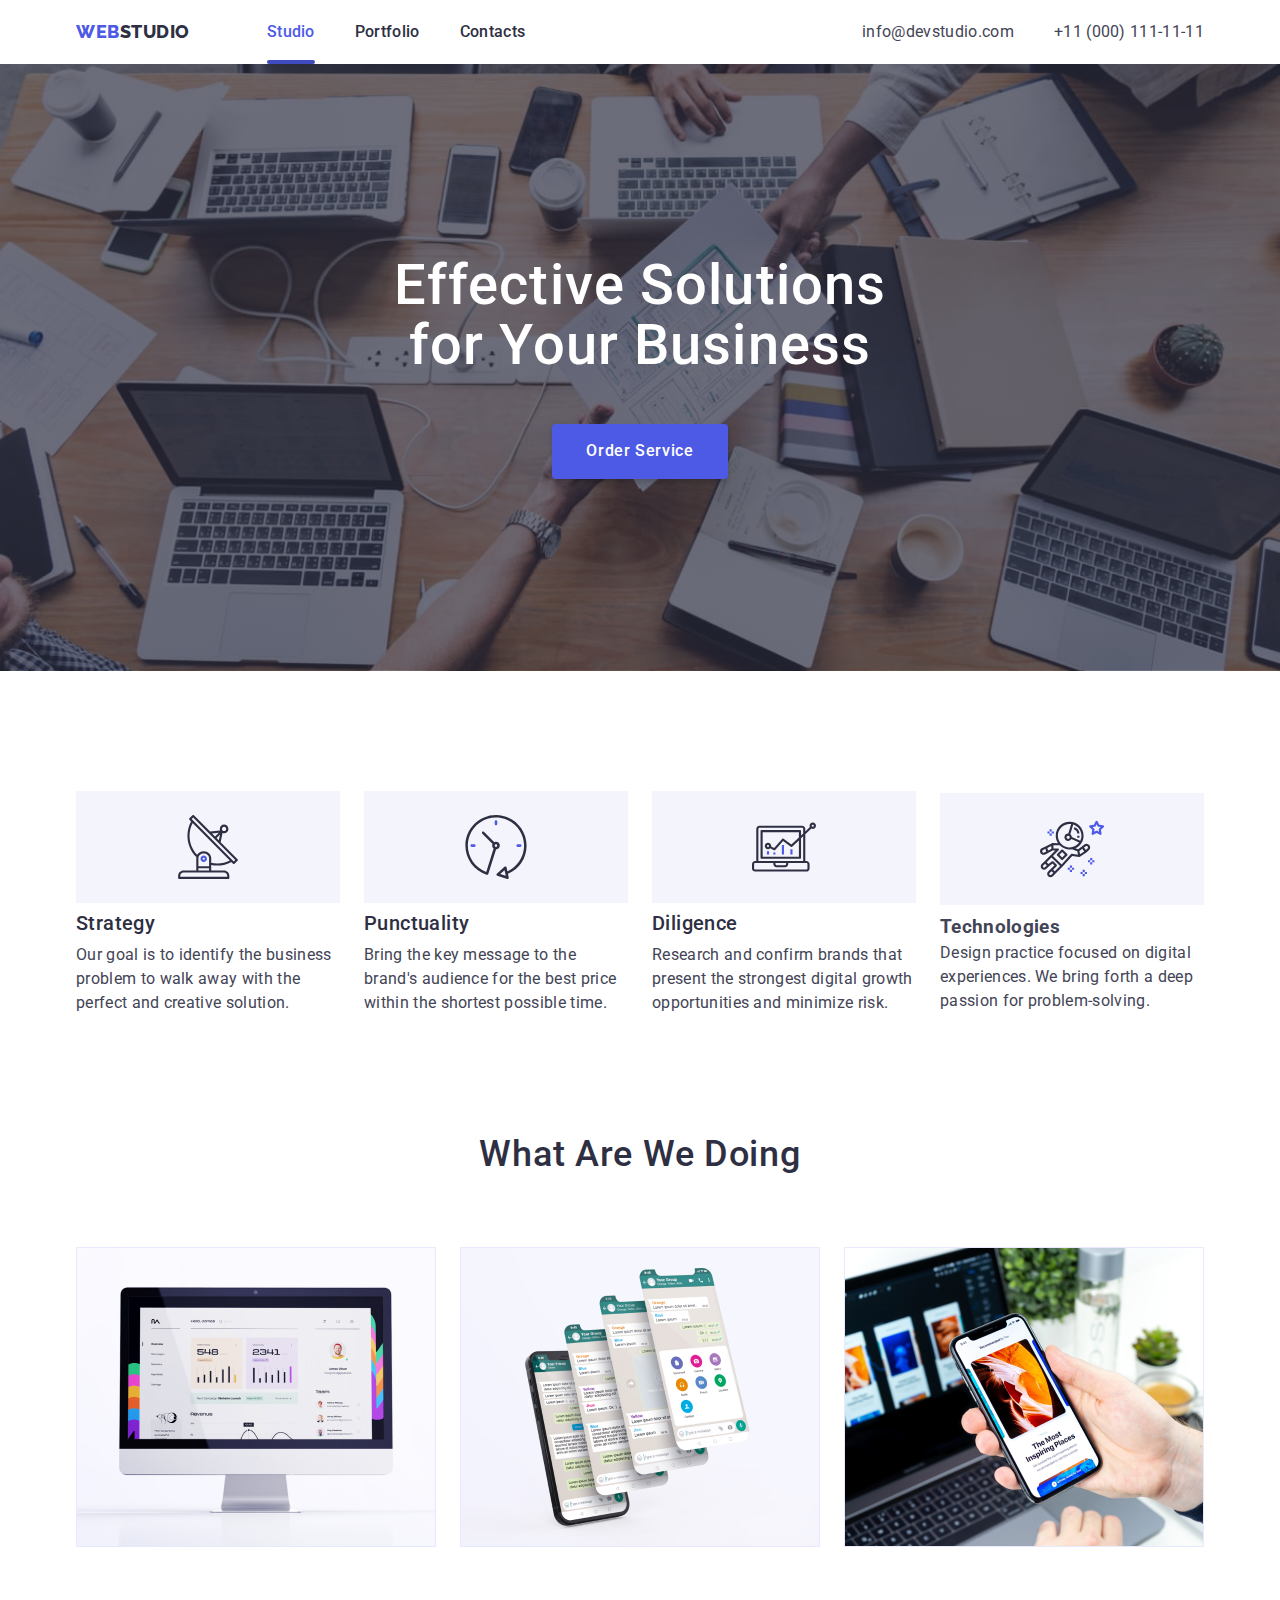
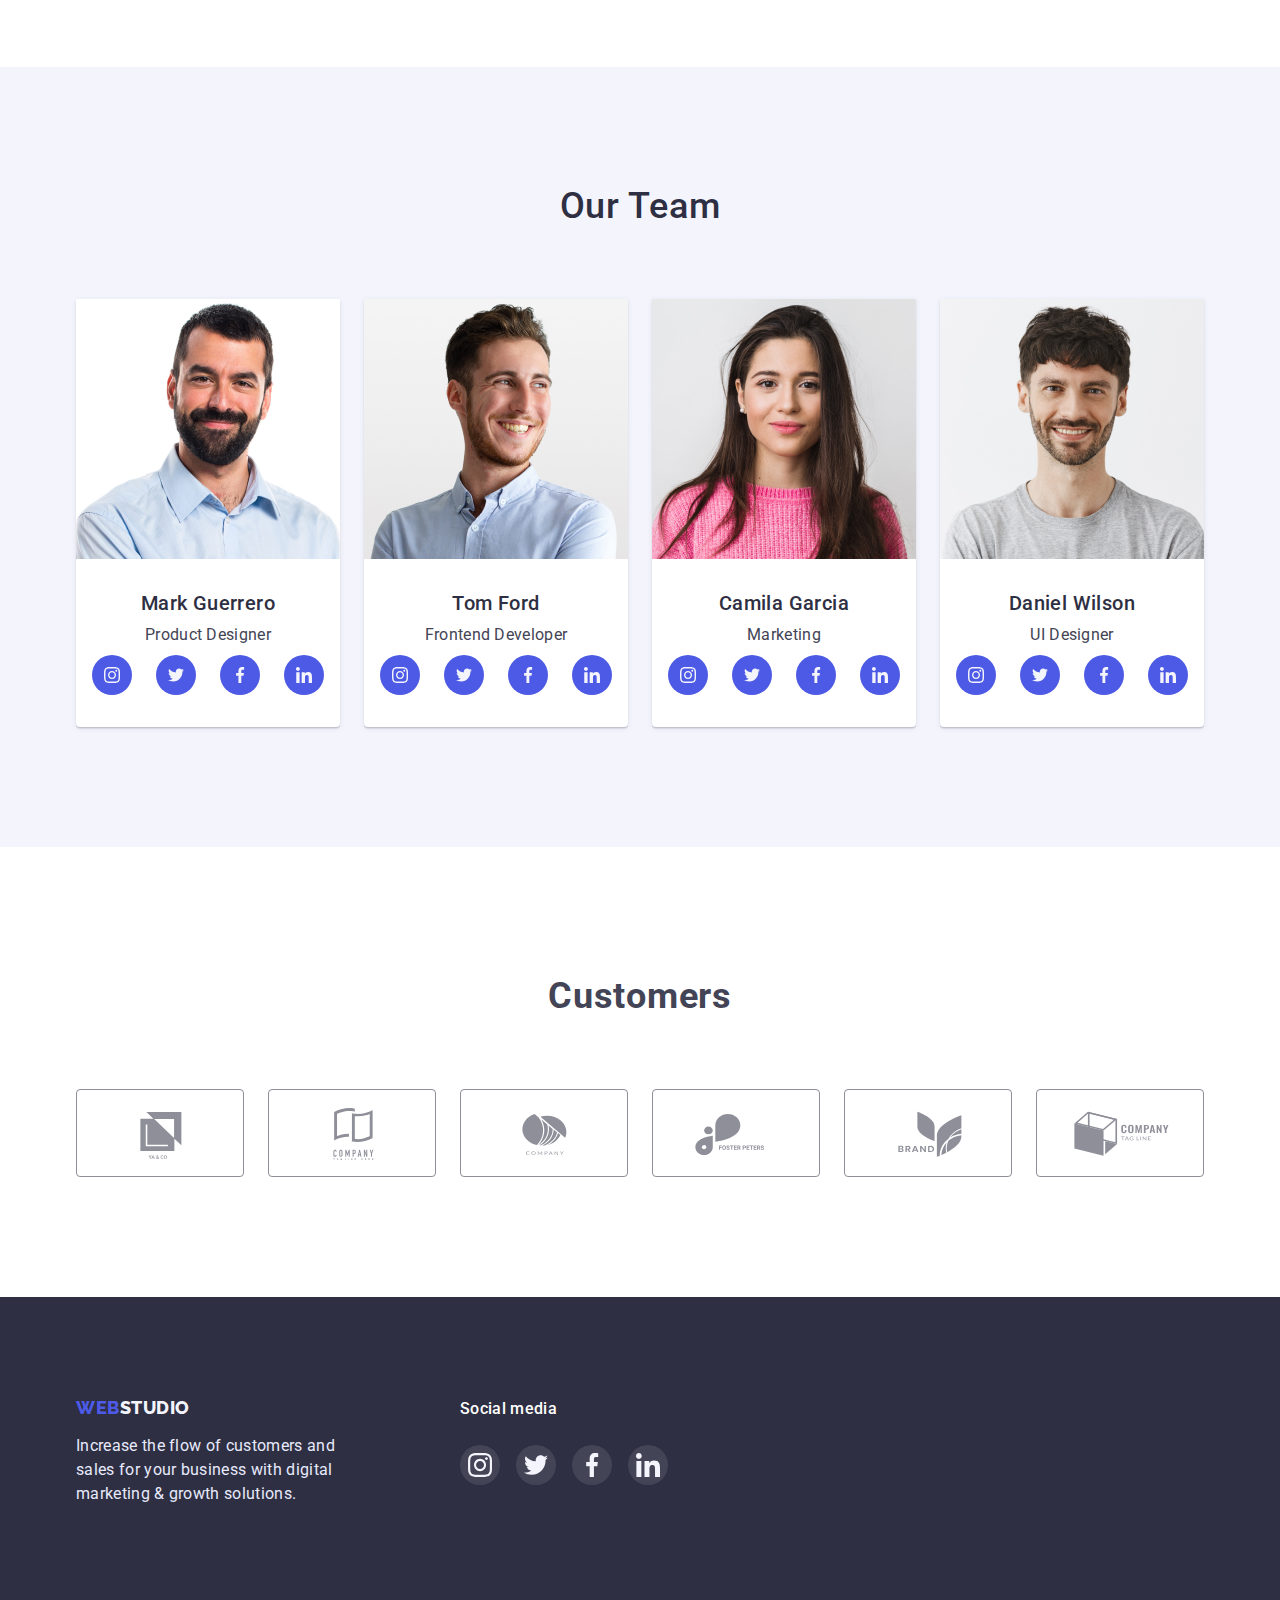
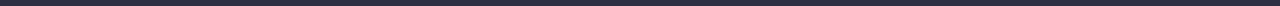
==== index.html @ 0d86e646 "Initial commit" ====
<!DOCTYPE html>
<html lang="en">
  <head>
    <meta charset="UTF-8" />
    <meta http-equiv="X-UA-Compatible" content="IE=edge" />
    <meta name="viewport" content="width=device-width, initial-scale=1.0" />
    <link rel="preconnect" href="https://fonts.googleapis.com" />
    <link rel="preconnect" href="https://fonts.gstatic.com" crossorigin />
    <link
      href="https://fonts.googleapis.com/css2?family=Raleway:wght@800&family=Roboto:wght@400;500;700;900&display=swap"
      rel="stylesheet"
    />
    <link
      rel="stylesheet"
      href="https://cdn.jsdelivr.net/npm/modern-normalize@1.1.0/modern-normalize.min.css"
    />
    <link rel="stylesheet" href="./css/styles.css" />
    <title>Module 1 1</title>
  </head>
  <body>
    <header class="page-header">
      <div class="container header-nav">
        <nav class="main-nav">
          <a href="./index.html" class="header-logo"
            ><span class="header-wrap">WEB</span>STUDIO</a
          >
          <ul class="site-nav list">
            <li class="item">
              <a href="./index.html" class="link current">Studio</a>
            </li>
            <li class="item">
              <a href="./portfolio.html" class="link">Portfolio</a>
            </li>
            <li class="item"><a href="/" class="link">Contacts</a></li>
          </ul>
        </nav>

        <ul class="contacts list">
          <li class="item">
            <a href="mailto:info@devstudio.com" class="link"
              >info@devstudio.com</a
            >
          </li>
          <li class="item">
            <a href="tel:+11(000)1111111" class="link">+11 (000) 111-11-11</a>
          </li>
        </ul>
      </div>
    </header>

    <main>
      <section class="hero">
        <h1 class="title">
          Effective Solutions <br />
          for Your Business
        </h1>
        <button type="button" class="button-primary" data-modal-open>
          Order Service
        </button>
      </section>

      <section class="feature no-padding">
        <div class="container">
          <h2 class="visually-hidden">Our Features</h2>

          <ul class="feature-list">
            <li class="item">
              <div class="feature-decor">
                <svg class="icon" width="64px" height="64px">
                  <use href="./img/icons.svg#icon-antenna"></use>
                </svg>
              </div>
              <h3 class="title">Strategy</h3>
              <p class="text">
                Our goal is to identify the business problem to walk away with
                the perfect and creative solution.
              </p>
            </li>
            <li class="item">
              <div class="feature-decor">
                <svg class="icon" width="64px" height="64px">
                  <use href="./img/icons.svg#icon-clock"></use>
                </svg>
              </div>
              <h3 class="title">Punctuality</h3>
              <p class="text">
                Bring the key message to the brand's audience for the best price
                within the shortest possible time.
              </p>
            </li>
            <li class="item">
              <div class="feature-decor">
                <svg class="icon" width="64px" height="64px">
                  <use href="./img/icons.svg#icon-diagram"></use>
                </svg>
              </div>
              <h3 class="title">Diligence</h3>
              <p class="text">
                Research and confirm brands that present the strongest digital
                growth opportunities and minimize risk.
              </p>
            </li>
            <li class="item">
              <div class="feature-decor">
                <svg class="icon" width="64px" height="64px">
                  <use href="./img/icons.svg#icon-astronaut"></use>
                </svg>
              </div>
              <h3 class="itle">Technologies</h3>
              <p class="text">
                Design practice focused on digital experiences. We bring forth a
                deep passion for problem-solving.
              </p>
            </li>
          </ul>
        </div>
      </section>

      <section class="about">
        <div class="container">
          <h2 class="about-title">What are we doing</h2>
          <ul class="about-list">
            <li class="item">
              <img
                width="360"
                height="300"
                src="./img/img-1.jpg"
                alt="Photo 1"
              />
            </li>
            <li class="item">
              <img
                width="360"
                height="300"
                src="./img/img-2.jpg"
                alt="Photo 2"
              />
            </li>
            <li class="item">
              <img
                width="360"
                height="300"
                src="./img/img-3.jpg"
                alt="Photo 3"
              />
            </li>
          </ul>
        </div>
      </section>

      <section class="team">
        <div class="container">
          <h2 class="team-title">Our Team</h2>
          <ul class="team-list">
            <li class="item">
              <img
                width="264"
                height="260"
                src="./img/img-4.jpg"
                alt="Photo 4"
              />
              <div class="team-info">
                <h3 class="title">Mark Guerrero</h3>
                <p class="text">Product Designer</p>
                <ul class="team-social">
                  <li class="icon-list">
                    <a href="" class="team-icons">
                      <svg class="team-icon">
                        <use href="./img/icons.svg#icon-instagram"></use>
                      </svg>
                    </a>
                  </li>
                  <li class="icon-list">
                    <a href="" class="team-icons">
                      <svg class="team-icon">
                        <use href="./img/icons.svg#icon-twitter"></use>
                      </svg>
                    </a>
                  </li>
                  <li class="icon-list">
                    <a href="" class="team-icons">
                      <svg class="team-icon">
                        <use href="./img/icons.svg#icon-facebook"></use>
                      </svg>
                    </a>
                  </li>
                  <li class="icon-list">
                    <a href="" class="team-icons">
                      <svg class="team-icon">
                        <use href="./img/icons.svg#icon-linkedin"></use>
                      </svg>
                    </a>
                  </li>
                </ul>
              </div>
            </li>
            <li class="item">
              <img
                width="264"
                height="260"
                src="./img/img-5.jpg"
                alt="Photo 5"
              />
              <div class="team-info">
                <h3 class="title">Tom Ford</h3>
                <p class="text">Frontend Developer</p>
                <ul class="team-social">
                  <li class="icon-list">
                    <a href="" class="team-icons">
                      <svg class="team-icon">
                        <use href="./img/icons.svg#icon-instagram"></use>
                      </svg>
                    </a>
                  </li>
                  <li class="icon-list">
                    <a href="" class="team-icons">
                      <svg class="team-icon">
                        <use href="./img/icons.svg#icon-twitter"></use>
                      </svg>
                    </a>
                  </li>
                  <li class="icon-list">
                    <a href="" class="team-icons">
                      <svg class="team-icon">
                        <use href="./img/icons.svg#icon-facebook"></use>
                      </svg>
                    </a>
                  </li>
                  <li class="icon-list">
                    <a href="" class="team-icons">
                      <svg class="team-icon">
                        <use href="./img/icons.svg#icon-linkedin"></use>
                      </svg>
                    </a>
                  </li>
                </ul>
              </div>
            </li>
            <li class="item">
              <img
                width="264"
                height="260"
                src="./img/img-6.jpg"
                alt="Photo 6"
              />
              <div class="team-info">
                <h3 class="title">Camila Garcia</h3>
                <p class="text">Marketing</p>
                <ul class="team-social">
                  <li class="icon-list">
                    <a href="" class="team-icons">
                      <svg class="team-icon">
                        <use href="./img/icons.svg#icon-instagram"></use>
                      </svg>
                    </a>
                  </li>
                  <li class="icon-list">
                    <a href="" class="team-icons">
                      <svg class="team-icon">
                        <use href="./img/icons.svg#icon-twitter"></use>
                      </svg>
                    </a>
                  </li>
                  <li class="icon-list">
                    <a href="" class="team-icons">
                      <svg class="team-icon">
                        <use href="./img/icons.svg#icon-facebook"></use>
                      </svg>
                    </a>
                  </li>
                  <li class="icon-list">
                    <a href="" class="team-icons">
                      <svg class="team-icon">
                        <use href="./img/icons.svg#icon-linkedin"></use>
                      </svg>
                    </a>
                  </li>
                </ul>
              </div>
            </li>
            <li class="item">
              <img
                width="264"
                height="260"
                src="./img/img-7.jpg"
                alt="Photo 7"
              />
              <div class="team-info">
                <h3 class="title">Daniel Wilson</h3>
                <p class="text">UI Designer</p>
                <ul class="team-social">
                  <li class="icon-list">
                    <a href="" class="team-icons">
                      <svg class="team-icon">
                        <use href="./img/icons.svg#icon-instagram"></use>
                      </svg>
                    </a>
                  </li>
                  <li class="icon-list">
                    <a href="" class="team-icons">
                      <svg class="team-icon">
                        <use href="./img/icons.svg#icon-twitter"></use>
                      </svg>
                    </a>
                  </li>
                  <li class="icon-list">
                    <a href="" class="team-icons">
                      <svg class="team-icon">
                        <use href="./img/icons.svg#icon-facebook"></use>
                      </svg>
                    </a>
                  </li>
                  <li class="icon-list">
                    <a href="" class="team-icons">
                      <svg class="team-icon">
                        <use href="./img/icons.svg#icon-linkedin"></use>
                      </svg>
                    </a>
                  </li>
                </ul>
              </div>
            </li>
          </ul>
        </div>
      </section>

      <section class="customers">
        <div class="container">
          <h2 class="customer-title">Customers</h2>
          <ul class="customer-list">
            <li class="customer-icon">
              <a href="" class="customer-link">
                <svg class="client-icon" width="104px" height="56px">
                  <use href="./img/icons.svg#icon-client1"></use>
                </svg>
              </a>
            </li>
            <li class="customer-icon">
              <a href="" class="customer-link">
                <svg class="client-icon" width="104px" height="56px">
                  <use href="./img/icons.svg#icon-client2"></use>
                </svg>
              </a>
            </li>
            <li class="customer-icon">
              <a href="" class="customer-link">
                <svg class="client-icon" width="104px" height="56px">
                  <use href="./img/icons.svg#icon-client3"></use>
                </svg>
              </a>
            </li>
            <li class="customer-icon">
              <a href="" class="customer-link">
                <svg class="client-icon" width="104px" height="56px">
                  <use href="./img/icons.svg#icon-client4"></use>
                </svg>
              </a>
            </li>
            <li class="customer-icon">
              <a href="" class="customer-link">
                <svg class="client-icon" width="104px" height="56px">
                  <use href="./img/icons.svg#icon-client5"></use>
                </svg>
              </a>
            </li>
            <li class="customer-icon">
              <a href="" class="customer-link">
                <svg class="client-icon" width="104px" height="56px">
                  <use href="./img/icons.svg#icon-client6"></use>
                </svg>
              </a>
            </li>
          </ul>
        </div>
      </section>
    </main>

    <footer class="page-footer">
      <div class="container">
        <div class="left-footer">
          <a href="/" class="footer-logo"
            ><span class="footer-wrap">WEB</span>STUDIO</a
          >
          <p class="footer-text">
            Increase the flow of customers and sales for your business with
            digital marketing & growth solutions.
          </p>
        </div>

        <div class="footer-right">
          <h2 class="footer-title">Social media</h2>
          <ul class="footer-social">
            <li class="footer-items">
              <a href="" class="footer-icons">
                <svg class="footer-icon">
                  <use href="./img/icons.svg#icon-instagram"></use>
                </svg>
              </a>
            </li>
            <li class="footer-items">
              <a href="" class="footer-icons">
                <svg class="footer-icon">
                  <use href="./img/icons.svg#icon-twitter"></use>
                </svg>
              </a>
            </li>
            <li class="footer-items">
              <a href="" class="footer-icons">
                <svg class="footer-icon">
                  <use href="./img/icons.svg#icon-facebook"></use>
                </svg>
              </a>
            </li>
            <li class="footer-items">
              <a href="" class="footer-icons">
                <svg class="footer-icon">
                  <use href="./img/icons.svg#icon-linkedin"></use>
                </svg>
              </a>
            </li>
          </ul>
        </div>
      </div>
    </footer>
    <div class="backdrop is-hidden" data-modal>
      <div class="modal">
        <button type="button" class="close-button" data-modal-close>
          <svg class="close-button-icon">
            <use href="./img/icons.svg#icon-modal-close-button"></use>
          </svg>
        </button>
      </div>
    </div>
    <script src="./modal.js"></script>
  </body>
</html>
---- css/styles.css ----
:root {
  --primary-text-color: #434455;
  --title-text-color: #2e2f42;
  --accent-color: #e7e9fc;
  --primary-brand-color: #4d5ae5;
  --secondary-bg-color: #f4f4fd;
  --primary-white-color: #ffffff;
  --messages-color: #31d0aa;
  --subtle-text-color: #8e8f99;
  --pressed-state-color: #404bbf;
  --modal-window-bcg: #fcfcfc;
  --shadow-modal-window: 0px 1px 1px rgba(0, 0, 0, 0.14),
    0px 1px 3px rgba(0, 0, 0, 0.12), 0px 2px 1px rgba(0, 0, 0, 0.2);
}

html {
  box-sizing: border-box;
}

*,
*::before *::after {
  box-sizing: inherit;
}

body {
  font-family: "Roboto", sans-serif;
  font-size: 16px;
  line-height: 1.5;
  letter-spacing: 0.02em;
  color: var(--primary-text-color);
  background-color: var(--primary-white-color);
}

h1,
h2,
h3,
p,
ul {
  margin: 0;
  padding: 0;
}

img {
  display: block;
  max-width: 100%;
  height: auto;
}

.visually-hidden {
  position: absolute;
  width: 1px;
  height: 1px;
  margin: -1px;
  border: 0;
  padding: 0;

  white-space: nowrap;
  clip-path: inset(100%);
  clip: rect(0 0 0 0);
  overflow: hidden;
}

.container {
  width: 1158px;
  padding: 0 15px;
  margin: 0 auto;
}

.list {
  list-style: none;
  margin: 0;
  padding: 0;
}

/* ___Header___ */

.page-header {
  box-shadow: 0px 1px 6px 0px rgba(46, 47, 66, 0.08);
  box-shadow: 0px 1px 1px 0px rgba(46, 47, 66, 0.16);
  box-shadow: 0px 2px 1px 0px rgba(46, 47, 66, 0.08);
}

.main-nav,
.header-nav {
  display: flex;
  align-items: center;
}

.header-logo {
  color: var(--title-text-color);
  font-family: "Raleway", sans-serif;
  font-weight: 800;
  font-size: 18px;
  line-height: 1.33;
  letter-spacing: 0.03em;
  text-decoration: none;
}

.header-wrap {
  color: var(--primary-brand-color);
}

.site-nav {
  display: flex;
  margin-left: 77px;
}

.site-nav .item {
  margin-right: 40px;
}

.site-nav .item:last-child {
  margin-right: 0px;
}

.site-nav .link {
  display: block;
  padding-top: 20px;
  padding-bottom: 20px;
  color: var(--title-text-color);
  font-weight: 500;
  font-size: 16px;
  line-height: 1.5;
  letter-spacing: 0.02em;
  text-decoration: none;
  transition: color 250ms cubic-bezier(0.4, 0, 0.2, 1);
}

.site-nav .link:hover,
.site-nav .link:focus {
  color: var(--primary-text-color);
}
.site-nav .link:active {
  color: var(--primary-brand-color);
}

.site-nav .link.current {
  position: relative;
  color: var(--primary-brand-color);
}

.current::after {
  content: "";
  display: block;
  position: absolute;
  bottom: 0;
  width: 100%;
  height: 4px;
  background-color: var(--pressed-state-color);
  border-radius: 2px;
}

.contacts {
  display: flex;
  margin-left: auto;
}

.contacts .item + .item {
  margin-left: 40px;
}

.contacts .link {
  font-style: normal;
  color: var(--primary-text-color);
  font-size: 16px;
  line-height: 1.5;
  letter-spacing: 0.02em;
  text-decoration: none;
  transition: color 250ms cubic-bezier(0.4, 0, 0.2, 1);
}

.contacts .list .link {
  display: block;
  padding-top: 20px;
  padding-bottom: 20px;
}

.contacts .link:hover,
.contacts .link:focus {
  color: var(--primary-brand-color);
}

/* Герой */

.hero {
  background-color: var(--title-text-color);
  text-align: center;
  padding-top: 192px;
  padding-bottom: 192px;
  min-height: 600px;
  max-width: 1440px;
  margin-left: auto;
  margin-right: auto;

  background-image: linear-gradient(
      rgba(46, 47, 66, 0.7),
      rgba(46, 47, 66, 0.7)
    ),
    url(../img/people-office1.jpg);
  background-repeat: no-repeat;
  background-position: center;
  background-size: cover;
}

.hero .title {
  color: var(--primary-white-color);
  font-family: "Roboto";
  font-weight: 500;
  font-size: 56px;
  line-height: 1.07;
  letter-spacing: 0.02em;
  margin-bottom: 48px;
}

.hero .button-primary {
  min-width: 170px;
  padding: 16px 32px;
  margin: 0 auto;
  font-family: inherit;
  font-weight: 500;
  font-size: 16px;
  line-height: 1.18;
  letter-spacing: 0.04em;
  display: block;
  color: var(--primary-white-color);
  background-color: var(--primary-brand-color);
  box-shadow: 0px 4px 4px rgba(0, 0, 0, 0.15);
  cursor: pointer;
  border-color: transparent;
  border-radius: 4px;
  transition: background-color 250ms cubic-bezier(0.4, 0, 0.2, 1);
}

.hero .button-primary:focus,
.hero .button-primary:hover {
  background-color: var(--pressed-state-color);
  box-shadow: 0px 4px 4px rgba(0, 0, 0, 0.15);
  border-radius: 4px;
}

/* OUR FEATURES */

.feature {
  padding-top: 120px;
  padding-bottom: 120px;
}

.feature-list {
  display: flex;
  margin-left: auto;
  align-items: center;
  list-style: none;
}

.feature-decor {
  display: flex;
  background-color: var(--secondary-bg-color);
  width: 264px;
  height: 112px;
  justify-content: center;
  align-items: center;
  margin-bottom: 8px;
}

.feature-icon {
}

.feature-list .title {
  margin-bottom: 8px;
  color: var(--title-text-color);
  font-weight: 500;
  font-size: 20px;
  line-height: 1.2;
  letter-spacing: 0.02em;
}

.feature-list .text {
  color: var(--primary-text-color);
  font-size: 16px;
  line-height: 1.5;
  letter-spacing: 0.02em;
}

.feature-list .item {
  margin-right: 24px;
  width: 264px;
}

.feature-list .item:last-child {
  margin-right: 0px;
}

/* ____ABOUT US____ */

.about {
  padding-bottom: 120px;
}

.about-title {
  margin-top: 0;
  color: var(--title-text-color);
  font-weight: 500;
  font-size: 36px;
  line-height: 1.11;
  letter-spacing: 0.02em;
  text-transform: capitalize;
  text-align: center;
}

.about-list {
  display: flex;
  margin-left: auto;
  margin-top: 72px;
  list-style: none;
}

.about-list .item {
  margin-right: 24px;
}

.about-list .item:last-child {
  margin-right: 0px;
}

/* ___OUR TEAM___ */

.team {
  padding-top: 120px;
  padding-bottom: 120px;
  background-color: var(--secondary-bg-color);
}

.team-title {
  margin-bottom: 72px;
  text-align: center;
  font-weight: 500;
  font-size: 36px;
  line-height: 1.11;
  letter-spacing: 0.02em;
  text-transform: capitalize;
  color: var(--title-text-color);
}

.team-list {
  display: flex;
  margin-left: auto;
  text-align: center;
  list-style: none;
}

.team-info {
  padding: 32px 16px;
}

.team-list .title {
  margin-bottom: 8px;
  font-weight: 500;
  font-size: 20px;
  line-height: 1.2;
  letter-spacing: 0.02em;
  color: var(--title-text-color);
}

.team-list .text {
  font-size: 16px;
  line-height: 1.5;
  letter-spacing: 0.02em;
}

.team-list .item {
  margin-right: 24px;
  background-color: var(--primary-white-color);
  box-shadow: 0px 1px 6px rgba(46, 47, 66, 0.08),
    0px 1px 1px rgba(46, 47, 66, 0.16), 0px 2px 1px rgba(46, 47, 66, 0.08);
  border-radius: 0px 0px 4px 4px;
}

.team-list .item:last-child {
  margin-right: 0px;
}

.team-social {
  display: flex;
  margin-top: 8px;
  justify-content: space-between;
  list-style: none;
}

.icon-list {
  width: 40px;
  height: 40px;
}

.team-icons {
  width: 100%;
  height: 100%;
  border-radius: 50%;
  background-color: var(--primary-brand-color);
  fill: var(--secondary-bg-color);
  display: flex;
  align-items: center;
  justify-content: center;
  transition: background-color 250ms cubic-bezier(0.4, 0, 0.2, 1);
}

.team-icons:hover,
.team-icons:focus {
  background-color: var(--pressed-state-color);
}

.team-icon {
  width: 16px;
  height: 16px;
}

/* ___CUSTOMERS___ */

.customers {
  padding-top: 130px;
  padding-bottom: 120px;
}

.customer-title {
  font-style: normal;
  font-weight: 700;
  font-size: 36px;
  line-height: 1.11;
  text-align: center;
  letter-spacing: 0.02em;
  text-transform: capitalize;
}

.customer-list {
  display: flex;
  margin-left: auto;
  margin-top: 72px;
  margin-right: 24px;
  list-style: none;
  align-items: center;
  justify-content: space-between;
}

.customer-list:last-child {
  margin-right: 0px;
}

.customer-link {
  display: flex;
  justify-content: center;
  align-items: center;
  width: 168px;
  height: 88px;
  border: 1px solid var(--subtle-text-color);
  border-radius: 4px;
  color: var(--subtle-text-color);
  transition: color 250ms cubic-bezier(0.4, 0, 0.2, 1), border 250ms cubic-bezier(0.4, 0, 0.2, 1);
}

.customer-link:hover,
.customer-link:focus {
  color: var(--pressed-state-color);
  border: 1px solid var(--pressed-state-color);
}

.client-icon {
  fill: currentColor;
}
/* СТИЛІ ДЛЯ ПОРТФОЛІО */

/* Кнопки */

.button {
  padding: 12px 24px;
  text-align: center;
  color: var(--primary-brand-color);
  background-color: var(--secondary-bg-color);
  font-family: "Roboto";
  font-weight: 500;
  font-size: 16px;
  line-height: 1.5;
  display: flex;
  align-items: center;
  text-align: center;
  letter-spacing: 0.04em;
  cursor: pointer;
  border-color: transparent;
  transition: color 250ms cubic-bezier(0.4, 0, 0.2, 1),
    background-color 250ms cubic-bezier(0.4, 0, 0.2, 1),
    border 250ms cubic-bezier(0.4, 0, 0.2, 1),
    box-shadow 250ms cubic-bezier(0.4, 0, 0.2, 1);
}

.button:hover,
.button:focus {
  color: var(--secondary-bg-color);
  background-color: var(--primary-brand-color);
  box-shadow: 0px 3px 1px rgba(0, 0, 0, 0.1), 0px 2px 1px rgba(0, 0, 0, 0.08),
    0px 2px 2px rgba(0, 0, 0, 0.12);
  border-radius: 4px;
}

.button-current {
  padding: 12px 24px;
  color: var(--secondary-bg-color);
  background-color: var(--primary-brand-color);
  font-family: "Roboto";
  font-weight: 500;
  font-size: 16px;
  line-height: 1.5;
  display: flex;
  align-items: center;
  text-align: center;
  letter-spacing: 0.04em;
  cursor: pointer;
  border-color: transparent;
  box-shadow: 0px 3px 1px rgba(0, 0, 0, 0.1), 0px 2px 1px rgba(0, 0, 0, 0.08),
    0px 2px 2px rgba(0, 0, 0, 0.12);
  border-radius: 4px;
}

/* ___FILTERS___ */

.site-portfolio {
  padding-top: 96px;
  padding-bottom: 120px;
}

.filter {
  display: flex;
  justify-content: center;
}

.filter .item {
  margin-right: 24px;
}
.filter .item:last-child {
  margin-right: 0px;
}

/* Список проектів */

.portfolio-list {
  display: flex;
  flex-wrap: wrap;
  row-gap: 48px;
  column-gap: 24px;
  margin-top: 72px;
  margin-bottom: 120px;
}

.portfolio-link {
  display: block;
  text-decoration: none;
  box-shadow: 0px 1px 6px rgba(46, 47, 66, 0.08);
  overflow: hidden;
  transition: box-shadow 250ms cubic-bezier(0.4, 0, 0.2, 1);
}

.portfolio-link:hover {
  box-shadow: 0px 1px 6px rgba(46, 47, 66, 0.08),
    0px 1px 1px rgba(46, 47, 66, 0.16), 0px 2px 1px rgba(46, 47, 66, 0.08);
}

.portfolio-title {
  margin-bottom: 8px;
  color: var(--title-text-color);
  font-weight: 500;
  font-size: 20px;
  line-height: 1.2;
  letter-spacing: 0.02em;
}

.portfolio-text {
  color: var(--primary-text-color);
  font-size: 16px;
  line-height: 1.5;
  letter-spacing: 0.02em;
}

.card-info {
  padding-top: 32px;
  padding-bottom: 32px;
  padding-left: 16px;
  list-style: none;
  box-shadow: 0px 1px 6px rgba(46, 47, 66, 0.08),
    0px 1px 1px rgba(46, 47, 66, 0.16), 0px 2px 1px rgba(46, 47, 66, 0.08);
  border-radius: 0px 0px 4px 4px;
  border: 1px solid var(--accent-color);
  border-top: none;
}

.overlay-thumb {
  position: relative;
  overflow: hidden;
}

.overlay-text {
  position: absolute;
  top: 0;
  left: 0;
  padding-top: 40px;
  padding-left: 32px;
  padding-right: 32px;
  transform: translate(0, 100%);

  width: 100%;
  height: 100%;

  color: var(--secondary-bg-color);

  background-color: var(--primary-brand-color);
  opacity: 1;
  transition: transform 250ms cubic-bezier(0.4, 0, 0.2, 1);
}

.portfolio-list .item:hover .overlay-text,
.portfolio-list .item:focus .overlay-text {
  transform: translate(0, 0);
}

/* FOOTER */

.page-footer {
  padding-top: 100px;
  padding-bottom: 100px;
  padding-right: auto;
  background-color: var(--title-text-color);
}

.page-footer .container {
  display: flex;
  align-items: baseline;
}

.left-footer {
  margin-right: 120px;
}

.footer-logo {
  margin-bottom: 16px;
  color: var(--secondary-bg-color);
  font-family: "Raleway";
  font-weight: 800;
  font-size: 18px;
  line-height: 1.16;
  display: flex;
  align-items: center;
  letter-spacing: 0.03em;
  text-transform: uppercase;
  text-decoration: none;
}

.footer-wrap {
  color: var(--primary-brand-color);
}

.footer-text {
  width: 264px;
  color: var(--accent-color);
  font-size: 16px;
  line-height: 1.5;
  letter-spacing: 0.02em;
}

.footer-right {
  width: 208px;
}

.footer-title {
  margin-bottom: 16px;
  font-weight: 500;
  font-size: 16px;
  line-height: 1.5;
  color: var(--primary-white-color);
}

.footer-social {
  display: flex;
  margin-top: 24px;
  justify-content: space-between;
  list-style: none;
}

.footer-items {
  width: 40px;
  height: 40px;
}

.footer-icons {
  width: 100%;
  height: 100%;
  border-radius: 50%;
  background: rgba(255, 255, 255, 0.1);
  fill: var(--secondary-bg-color);
  display: flex;
  align-items: center;
  justify-content: center;
  transition: background-color 250ms cubic-bezier(0.4, 0, 0.2, 1);
}

.footer-icons:hover,
.footer-icons:focus {
  background-color: var(--messages-color);
}

.footer-icon {
  width: 24px;
  height: 24px;
}

/* ___MODAL____ */

.backdrop {
  position: fixed;
  top: 0;
  left: 0;
  z-index: 100;
  width: 100%;
  height: 100%;
  background-color: rgba(46, 47, 66, 0.4);
  transition: visibility 250ms cubic-bezier(0.4, 0, 0.2, 1),
    scale 250ms cubic-bezier(0.4, 0, 0.2, 1),
    opacity 250ms cubic-bezier(0.4, 0, 0.2, 1);
}

.backdrop.is-hidden {
  visibility: hidden;
  scale: 0.5;
  opacity: 0;
  pointer-events: none;
}

.modal {
  position: absolute;
  top: 50%;
  left: 50%;
  transform: translate(-50%, -50%);
  width: 408px;
  height: 576px;
  background-color: var(--modal-window-bcg);
  border-radius: 4px;
  box-shadow: var(--shadow-modal-window);
}

.close-button {
  position: absolute;
  top: 24px;
  right: 24px;
  display: flex;
  justify-content: center;
  align-items: center;
  width: 24px;
  height: 24px;
  background-color: var(--accent-color);
  border: 1px solid rgba(0, 0, 0, 0.1);
  border-radius: 50%;
  cursor: pointer;
  transition: color 250ms cubic-bezier(0.4, 0, 0.2, 1),
    background-color 250ms cubic-bezier(0.4, 0, 0.2, 1),
    box-shadow 250ms cubic-bezier(0.4, 0, 0.2, 1),
    border-radius 250ms cubic-bezier(0.4, 0, 0.2, 1);
}

.close-button:hover,
.close-button:focus {
  color: var(--primary-white-color);
  background-color: var(--pressed-state-color);
  box-shadow: 0px 1px 6px rgba(46, 47, 66, 0.08),
    0px 1px 1px rgba(46, 47, 66, 0.16), 0px 2px 1px rgba(46, 47, 66, 0.08);
  border-radius: 4px;
}

.close-button-icon {
 width: 8;
  height: 8;
  fill: currentColor;
}
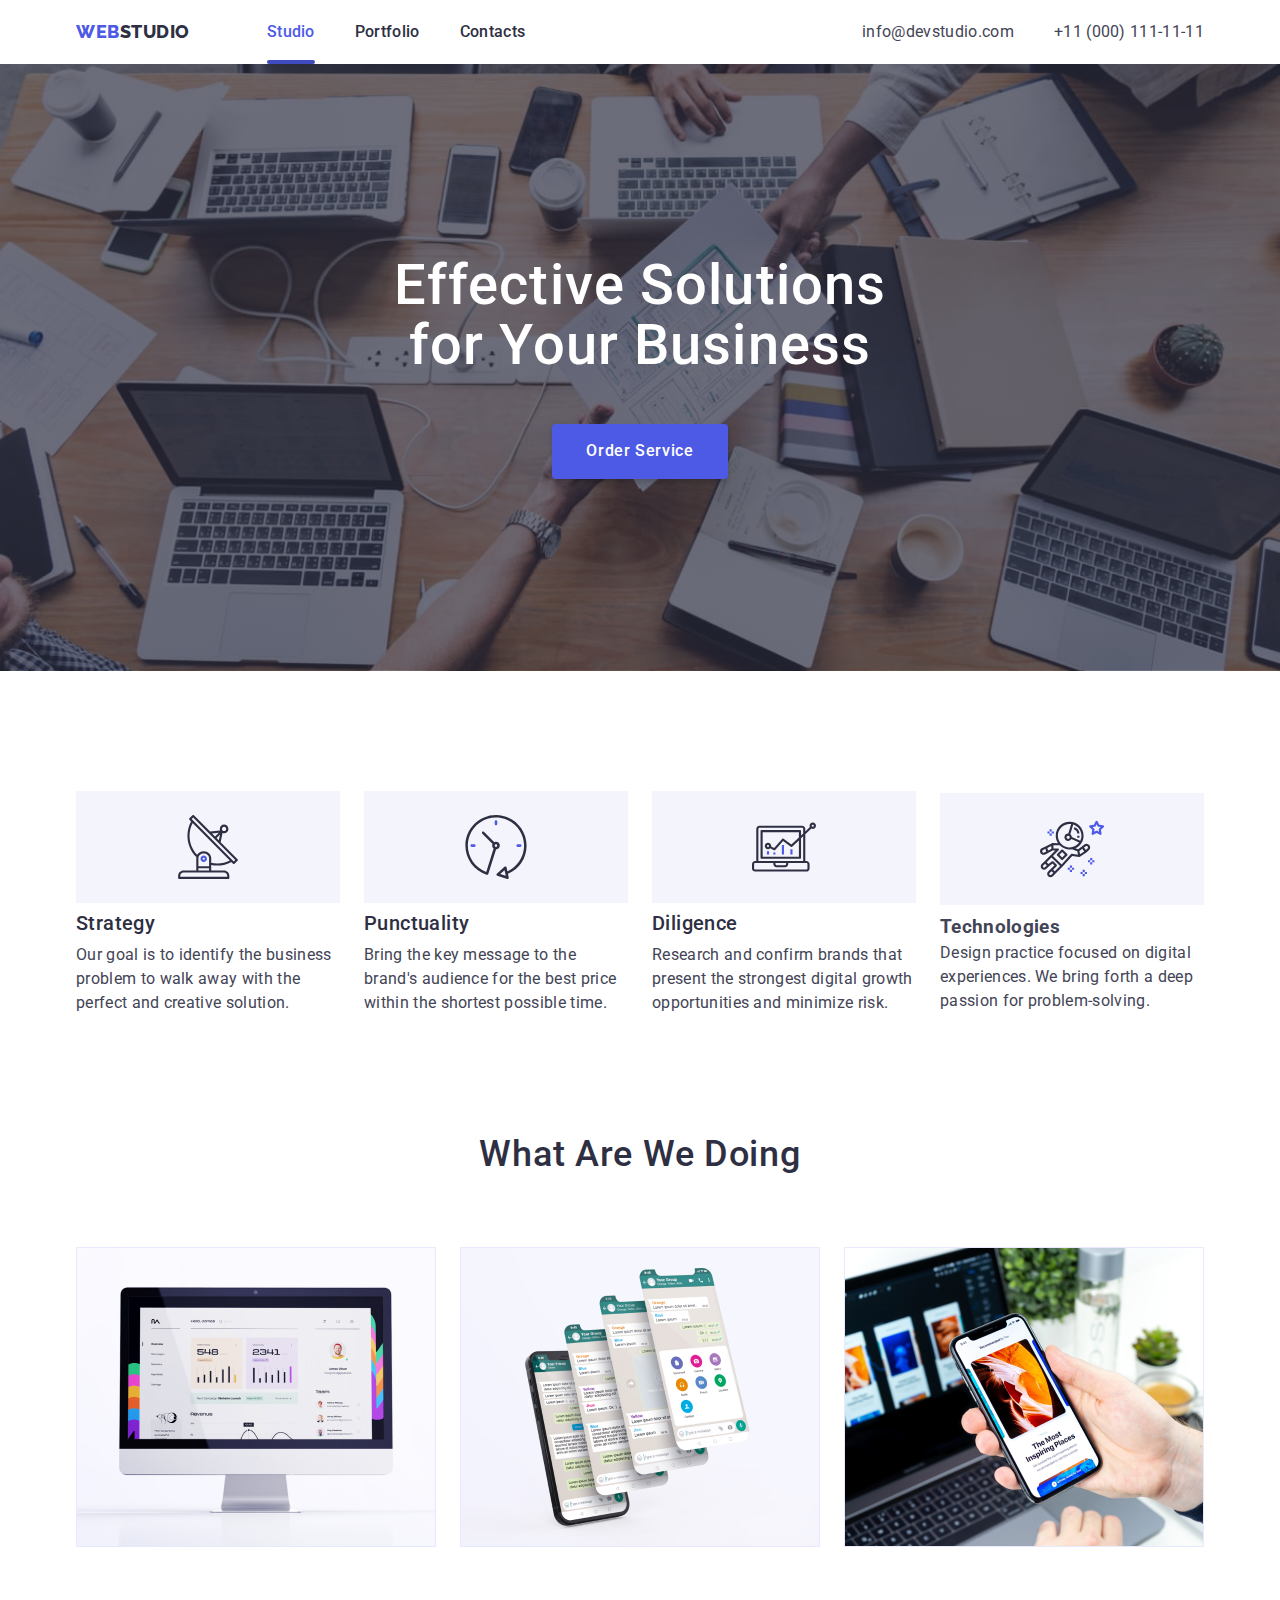
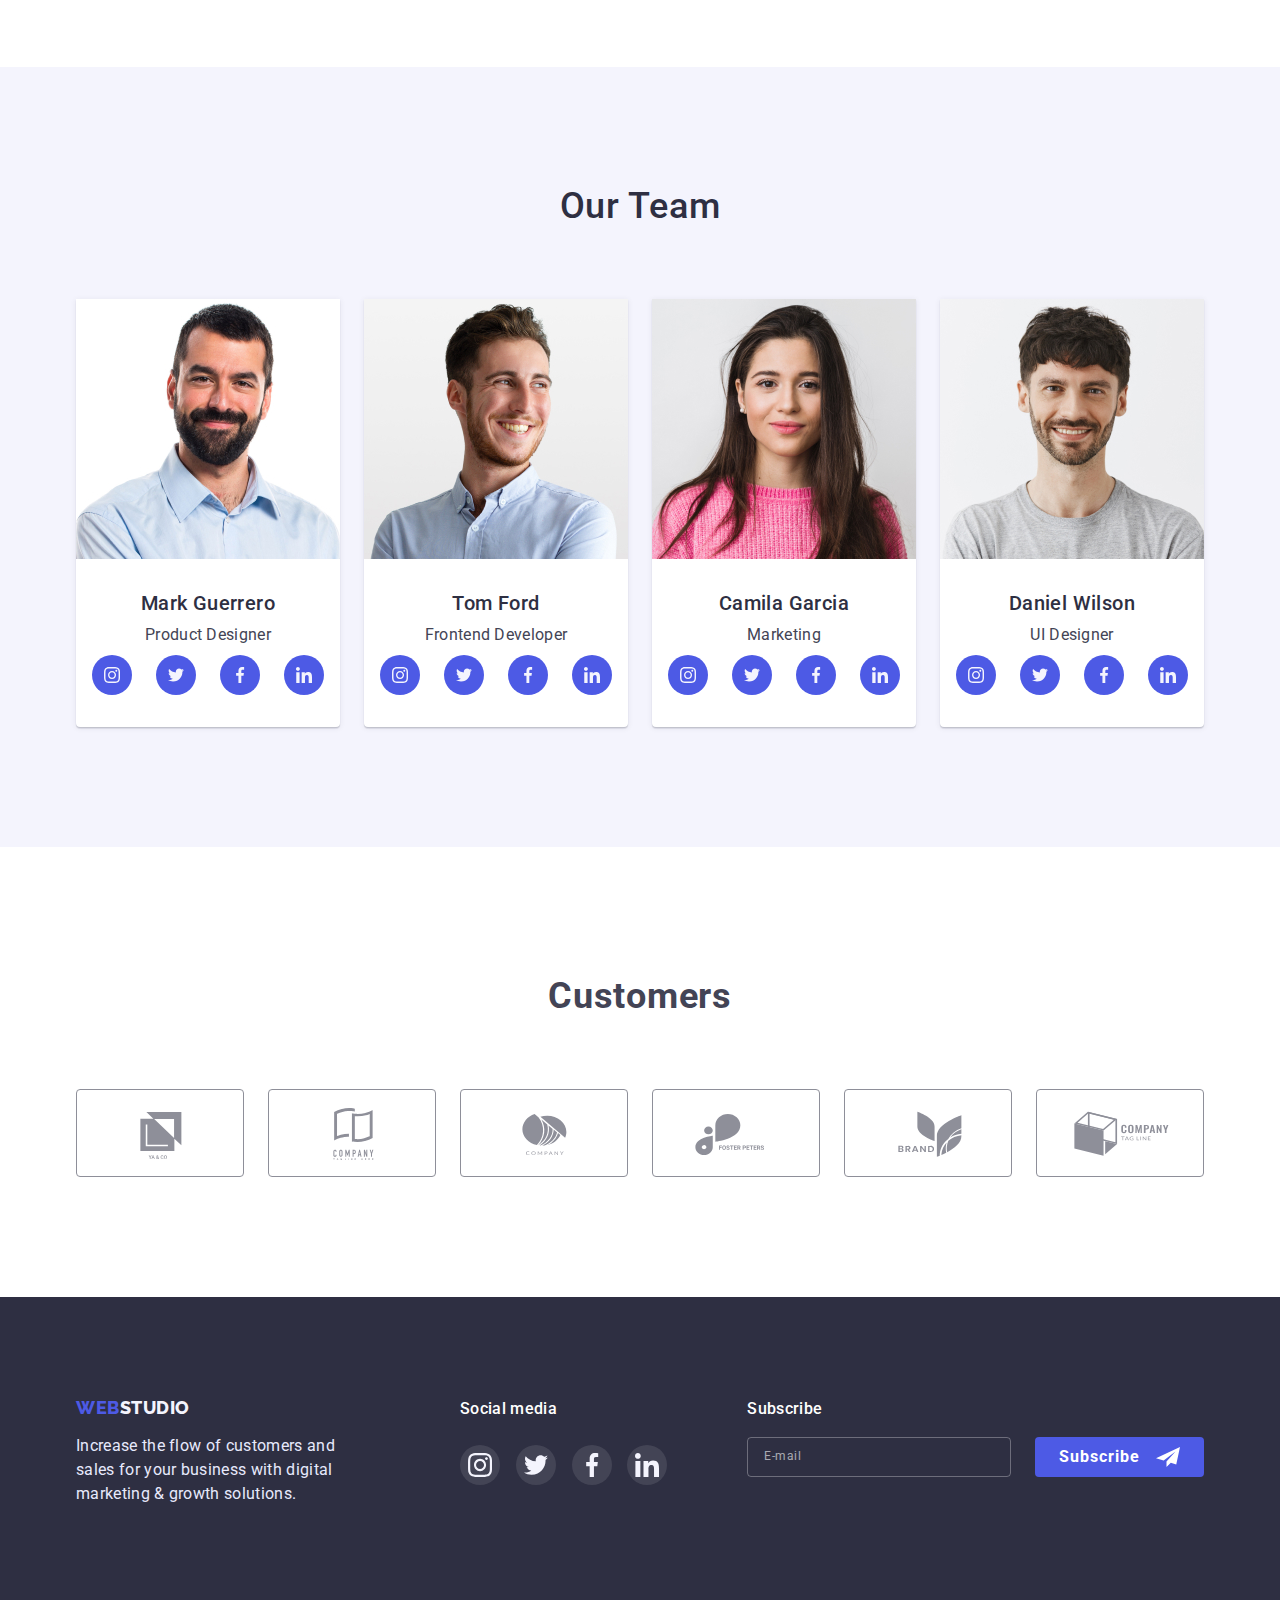
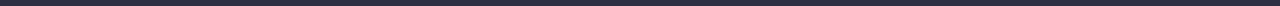
==== commit 52a679a0: "Додано модальне вікно та футер, іконки в спрайт та оформлення" ====
--- a/index.html
+++ b/index.html
@@ -420,6 +420,25 @@
             </li>
           </ul>
         </div>
+        <form class="footer-subscribe">
+          <label for="subscribe-input" class="subscribe-title">Subscribe</label>
+          <div class="subscribe-form">
+            <input
+              class="subscribe-input"
+              id="subscribe-input"
+              type="email"
+              placeholder="E-mail"
+              name="subscribe"
+              required
+            />
+            <button class="subscribe-button" type="submit">
+              Subscribe
+              <svg class="subscribe-icon">
+                <use href="./img/icons.svg#icon-subscribe"></use>
+              </svg>
+            </button>
+          </div>
+        </form>
       </div>
     </footer>
     <div class="backdrop is-hidden" data-modal>
@@ -429,6 +448,82 @@
             <use href="./img/icons.svg#icon-modal-close-button"></use>
           </svg>
         </button>
+        <form class="modal-form">
+          <p class="modal-text">
+            Leave your contacts and we will call you back
+          </p>
+          <label for="user-name" class="modal-input-desc">Name</label>
+          <div class="modal-form-input-thumb">
+            <input
+              autofocus
+              id="user-name"
+              type="text"
+              name="user-name"
+              class="modal-form-input"
+              required
+              pattern="[a-zA-Z]+"
+              title="a-zA-Z"
+            />
+            <svg class="modal-form-input-icon">
+              <use href="./img/icons.svg#icon-name"></use>
+            </svg>
+          </div>
+          <label for="user-tel" class="modal-input-desc">Phone</label>
+          <div class="modal-form-input-thumb">
+            <input
+              id="user-tel"
+              type="tel"
+              name="user-tel"
+              class="modal-form-input"
+              required
+              pattern="[0-9]{3}-[0-9]{3}-[0-9]{2}-[0-9]{2}"
+              title="xxx-xxx-xx-xx"
+            />
+            <svg class="modal-form-input-icons">
+              <use href="./img/icons.svg#icon-phone"></use>
+            </svg>
+          </div>
+          <label for="user-email" class="modal-input-desc">Email</label>
+          <div class="modal-form-input-thumb">
+            <input
+              id="user-email"
+              type="email"
+              name="user-email"
+              class="modal-form-input"
+              required
+            />
+            <svg class="modal-form-input-icons">
+              <use href="./img/icons.svg#icon-email"></use>
+            </svg>
+          </div>
+          <label class="modal-input-field modal-textarea">
+            <span class="modal-input-desc">Comment</span>
+            <textarea
+              name="user-message"
+              class="modal-form-message"
+              placeholder="Text input"
+            ></textarea>
+          </label>
+          <label class="modal-form-agree-desc">
+            <input
+              type="checkbox"
+              name="user-policy"
+              class="modal-form-agree visually-hidden"
+              required
+            />
+            <span class="modal-desc-icon-thumb">
+              <svg class="modal-desc-icon">
+                <use href="./img/icons.svg#icon-agree"></use>
+              </svg>
+            </span>
+            I accept the terms and conditions of the&nbsp;<a
+              href=""
+              class="modal-agree-link"
+              >Privacy Policy</a
+            >
+          </label>
+          <button type="submit" class="modal-button">Send</button>
+        </form>
       </div>
     </div>
     <script src="./modal.js"></script>
--- a/css/styles.css
+++ b/css/styles.css
@@ -9,8 +9,12 @@
   --subtle-text-color: #8e8f99;
   --pressed-state-color: #404bbf;
   --modal-window-bcg: #fcfcfc;
+  --shadow-hero-button: 0px 4px 4px rgba(0, 0, 0, 0.15);
   --shadow-modal-window: 0px 1px 1px rgba(0, 0, 0, 0.14),
     0px 1px 3px rgba(0, 0, 0, 0.12), 0px 2px 1px rgba(0, 0, 0, 0.2);
+  --shadow-secondary-color: 0px 1px 6px rgba(46, 47, 66, 0.08),
+    0px 1px 1px rgba(46, 47, 66, 0.16), 0px 2px 1px rgba(46, 47, 66, 0.08);
+  --shadow-third-color: 0px 1px 6px rgba(46, 47, 66, 0.08);
 }
 
 html {
@@ -453,7 +457,8 @@
   border: 1px solid var(--subtle-text-color);
   border-radius: 4px;
   color: var(--subtle-text-color);
-  transition: color 250ms cubic-bezier(0.4, 0, 0.2, 1), border 250ms cubic-bezier(0.4, 0, 0.2, 1);
+  transition: color 250ms cubic-bezier(0.4, 0, 0.2, 1),
+    border 250ms cubic-bezier(0.4, 0, 0.2, 1);
 }
 
 .customer-link:hover,
@@ -708,7 +713,88 @@
   height: 24px;
 }
 
-/* ___MODAL____ */
+.footer-subscribe {
+  margin-left: 80px;
+}
+
+.subscribe-title {
+  display: inline-block;
+  margin-bottom: 16px;
+  font-weight: 500;
+  font-size: 16px;
+  line-height: 1.5;
+  color: var(--primary-white-color);
+}
+
+.subscribe-form {
+  display: flex;
+  justify-content: center;
+  column-gap: 24px;
+}
+
+.subscribe-input {
+  width: 264px;
+  padding-top: 8px;
+  padding-bottom: 8px;
+  padding-left: 16px;
+
+  color: var(--primary-white-color);
+  font-size: 12px;
+
+  background-color: transparent;
+  border: 1px solid rgba(255, 255, 255, 0.3);
+  border-radius: 4px;
+  transition: border 250ms cubic-bezier(0.4, 0, 0.2, 1);
+}
+
+.subscribe-input:hover,
+.subscribe-input:focus {
+  outline: none;
+  border: 1px solid var(--primary-brand-color);
+}
+
+.subscribe-input::placeholder {
+  font-size: 12px;
+  line-height: 2;
+  letter-spacing: 0.04em;
+  color: rgba(255, 255, 255, 0.6);
+}
+
+.subscribe-button {
+  position: relative;
+  padding-left: 24px;
+  padding-top: 8px;
+  padding-bottom: 8px;
+  padding-right: 64px;
+
+  color: var(--primary-white-color);
+  font-weight: 700;
+  line-height: 1.5;
+  letter-spacing: 0.06em;
+
+  background-color: var(--primary-brand-color);
+  border: none;
+  border-radius: 4px;
+  cursor: pointer;
+  transition: background-color 250ms cubic-bezier(0.4, 0, 0.2, 1);
+}
+
+.subscribe-button:hover,
+.subscribe-button:focus {
+  background-color: var(--pressed-state-color);
+}
+
+.subscribe-icon {
+  width: 24px;
+  height: 24px;
+  position: absolute;
+  top: 50%;
+  right: 24px;
+  transform: translateY(-50%);
+  fill: currentColor;
+}
+
+/* ___MODAL WINDOW____ */
 
 .backdrop {
   position: fixed;
@@ -736,7 +822,10 @@
   left: 50%;
   transform: translate(-50%, -50%);
   width: 408px;
-  height: 576px;
+  padding-top: 72px;
+  padding-bottom: 20px;
+  padding-left: 24px;
+  padding-right: 24px;
   background-color: var(--modal-window-bcg);
   border-radius: 4px;
   box-shadow: var(--shadow-modal-window);
@@ -756,22 +845,191 @@
   border-radius: 50%;
   cursor: pointer;
   transition: color 250ms cubic-bezier(0.4, 0, 0.2, 1),
-    background-color 250ms cubic-bezier(0.4, 0, 0.2, 1),
-    box-shadow 250ms cubic-bezier(0.4, 0, 0.2, 1),
-    border-radius 250ms cubic-bezier(0.4, 0, 0.2, 1);
+  background-color 250ms cubic-bezier(0.4, 0, 0.2, 1),
+  box-shadow 250ms cubic-bezier(0.4, 0, 0.2, 1);
 }
 
 .close-button:hover,
 .close-button:focus {
   color: var(--primary-white-color);
   background-color: var(--pressed-state-color);
-  box-shadow: 0px 1px 6px rgba(46, 47, 66, 0.08),
-    0px 1px 1px rgba(46, 47, 66, 0.16), 0px 2px 1px rgba(46, 47, 66, 0.08);
+  box-shadow: var(--shadow-secondary-color);
+}
+
+.close-button-icon {
+  fill: currentColor;
+}
+
+/* _____MODAL FORM_____ */
+
+.modal-form {
+  display: flex;
+  flex-direction: column;
+}
+.modal-text {
+  display: block;
+  margin-right: auto;
+  margin-left: auto;
+  margin-bottom: 16px;
+  font-weight: 500;
+  font-size: 16px;
+  line-height: 1.5;
+  color: var(--title-text-color);
+}
+
+.modal-textarea {
+  margin-bottom: 16px;
+}
+
+.modal-input-desc {
+  display: block;
+  margin-bottom: 4px;
+  font-size: 12px;
+  line-height: 1.17;
+  letter-spacing: 0.01em;
+  color: var(--subtle-text-color);
+}
+
+.modal-form-input {
+  width: 100%;
+  height: 40px;
+  padding-left: 38px;
+  font-size: 12px;
+  border: 1px solid rgba(33, 33, 33, 0.2);
   border-radius: 4px;
-}
-
-.close-button-icon {
- width: 8;
-  height: 8;
+  transition: border 250ms cubic-bezier(0.4, 0, 0.2, 1);
+}
+
+.modal-form-input-thumb {
+  position: relative;
+  margin-bottom: 8px;
+  color: var(--title-text-color);
+}
+
+.modal-form-input-icon,
+.modal-form-input-icons {
+  position: absolute;
+  top: 50%;
+  left: 16px;
+  transform: translateY(-50%);
   fill: currentColor;
-}
+  transition: fill 250ms cubic-bezier(0.4, 0, 0.2, 1);
+}
+
+.modal-form-input-icon {
+  width: 18px;
+  height: 18px;
+}
+
+.modal-form-input-icons {
+  width: 18px;
+  height: 24px;
+}
+
+.modal-form-message {
+  resize: none;
+  width: 100%;
+  height: 120px;
+  padding: 8px 16px;
+  font-size: 12px;
+  border: 1px solid rgba(33, 33, 33, 0.2);
+  border-radius: 4px;
+  transition: border 250ms cubic-bezier(0.4, 0, 0.2, 1);
+}
+
+.modal-form-input:focus,
+.modal-form-message:focus {
+  outline: none;
+  border: 1px solid var(--primary-brand-color);
+}
+
+.modal-form-input:focus + .modal-form-input-icon {
+  fill: var(--primary-brand-color);
+}
+
+.modal-form-message::placeholder {
+  font-size: 12px;
+  line-height: 1.17;
+  letter-spacing: 0.01em;
+  color: rgba(117, 117, 117, 0.5);
+}
+
+.modal-form-agree-desc {
+  display: flex;
+  position: relative;
+  align-items: center;
+  padding-left: 24px;
+  font-size: 12px;
+  line-height: 1.33;
+  letter-spacing: 0.04em;
+  color: #757575;
+}
+
+.modal-agree-link {
+  color: var(--primary-brand-color);
+  transition: color 250ms cubic-bezier(0.4, 0, 0.2, 1);
+}
+
+.modal-agree-link:hover,
+.modal-agree-link:focus {
+  color: var(--pressed-state-color);
+}
+
+.modal-desc-icon-thumb {
+  display: flex;
+  position: absolute;
+  top: 50%;
+  left: 0;
+  transform: translateY(-50%);
+  justify-content: center;
+  align-items: center;
+  width: 16px;
+  height: 16px;
+  margin-right: 8px;
+  color: transparent;
+  border: 1.25px solid var(--title-text-color);
+  border-radius: 2px;
+  transition: color 250ms cubic-bezier(0.4, 0, 0.2, 1),
+    border 250ms cubic-bezier(0.4, 0, 0.2, 1),
+    background-color 250ms cubic-bezier(0.4, 0, 0.2, 1);
+}
+
+.modal-desc-icon {
+  width: 10px;
+  height: 8px;
+  fill: currentColor;
+}
+
+.modal-form-agree:checked + .modal-desc-icon-thumb {
+  color: var(--secondary-bg-color);
+  background-color: var(--pressed-state-color);
+  border: 1.25px solid var(--pressed-state-color);
+}
+
+.modal-form-agree:focus + .modal-desc-icon-thumb {
+  border: 1.25px solid var(--pressed-state-color);
+}
+
+.modal-button {
+  min-width: 170px;
+  padding: 16px 32px;
+  margin-top: 24px;
+  margin-left: auto;
+  margin-right: auto;
+  font-weight: 500;
+  line-height: 1.19;
+  letter-spacing: 0.04em;
+  color: var(--primary-white-color);
+
+  background-color: var(--primary-brand-color);
+  box-shadow: var(--shadow-hero-button);
+  border: transparent;
+  border-radius: 4px;
+  cursor: pointer;
+  transition: background-color 250ms cubic-bezier(0.4, 0, 0.2, 1);
+}
+
+.modal-button:hover,
+.modal-button:focus {
+  background-color: var(--pressed-state-color);
+}
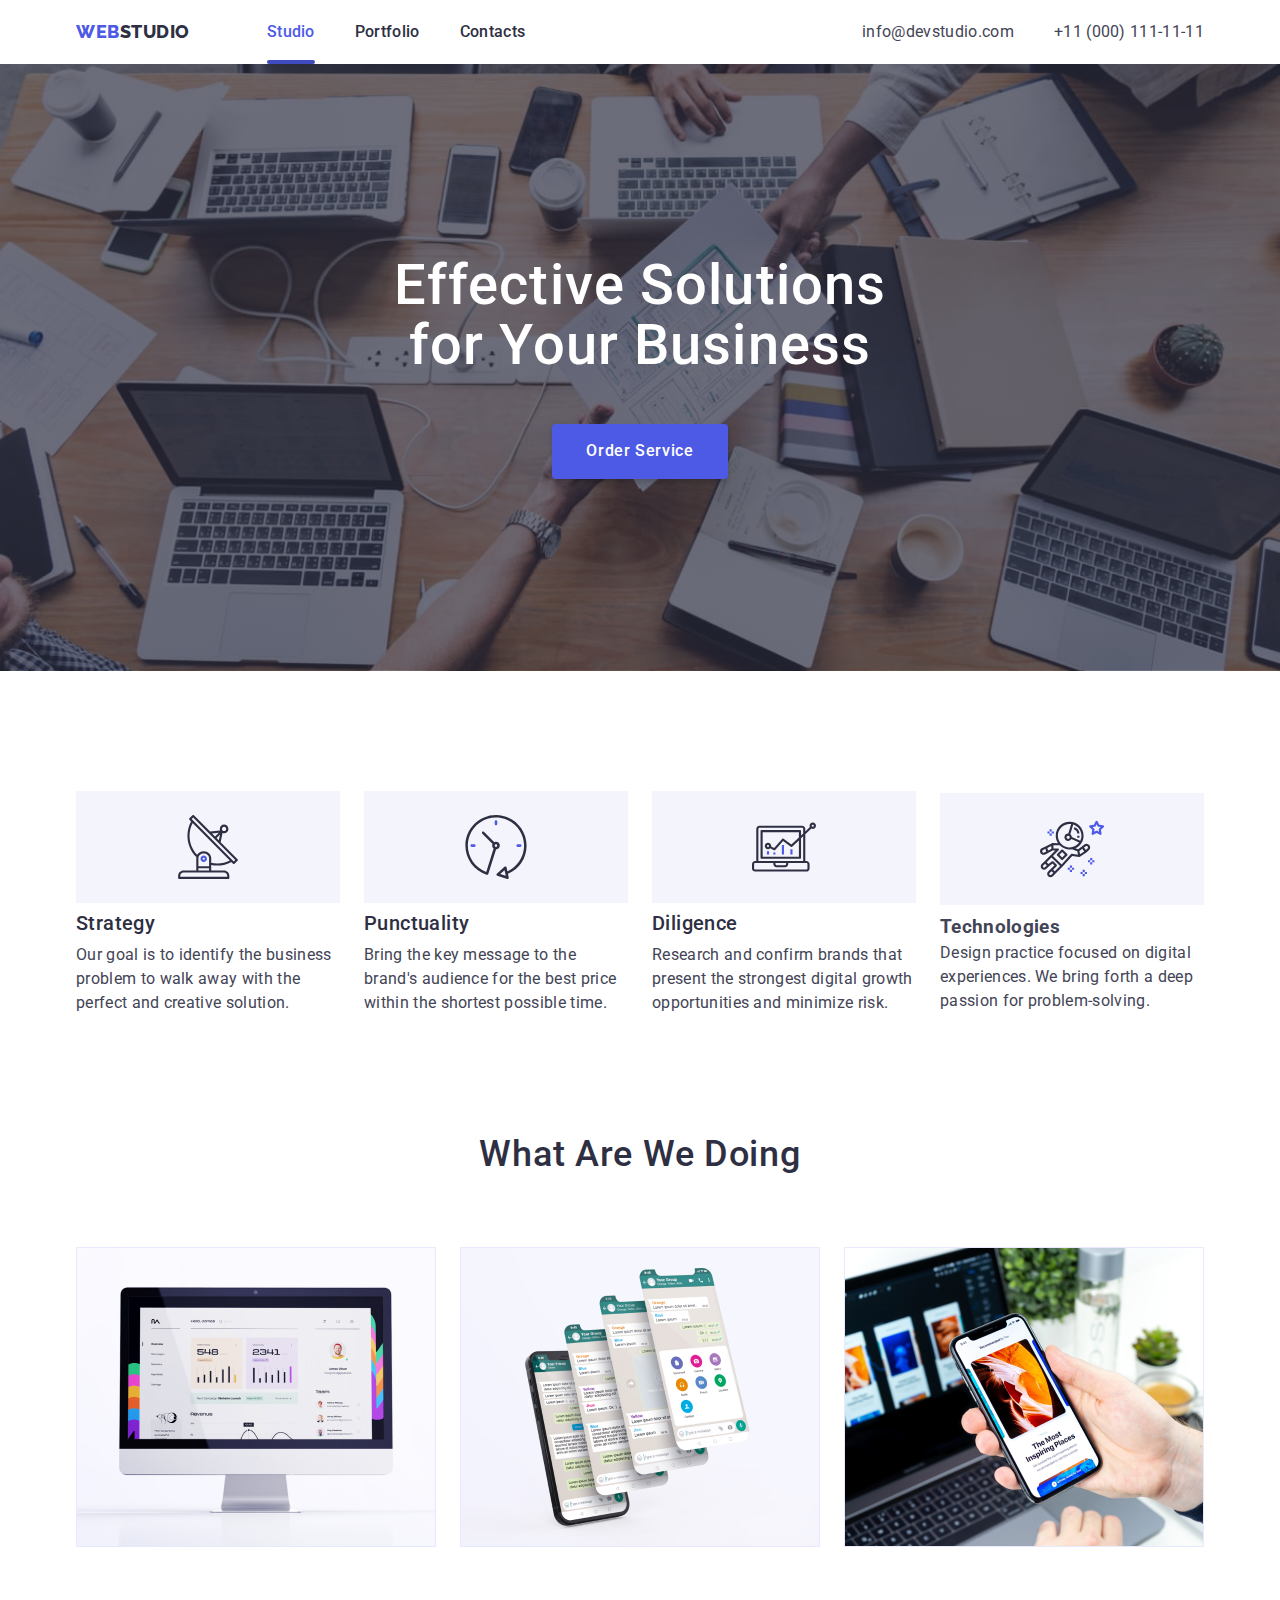
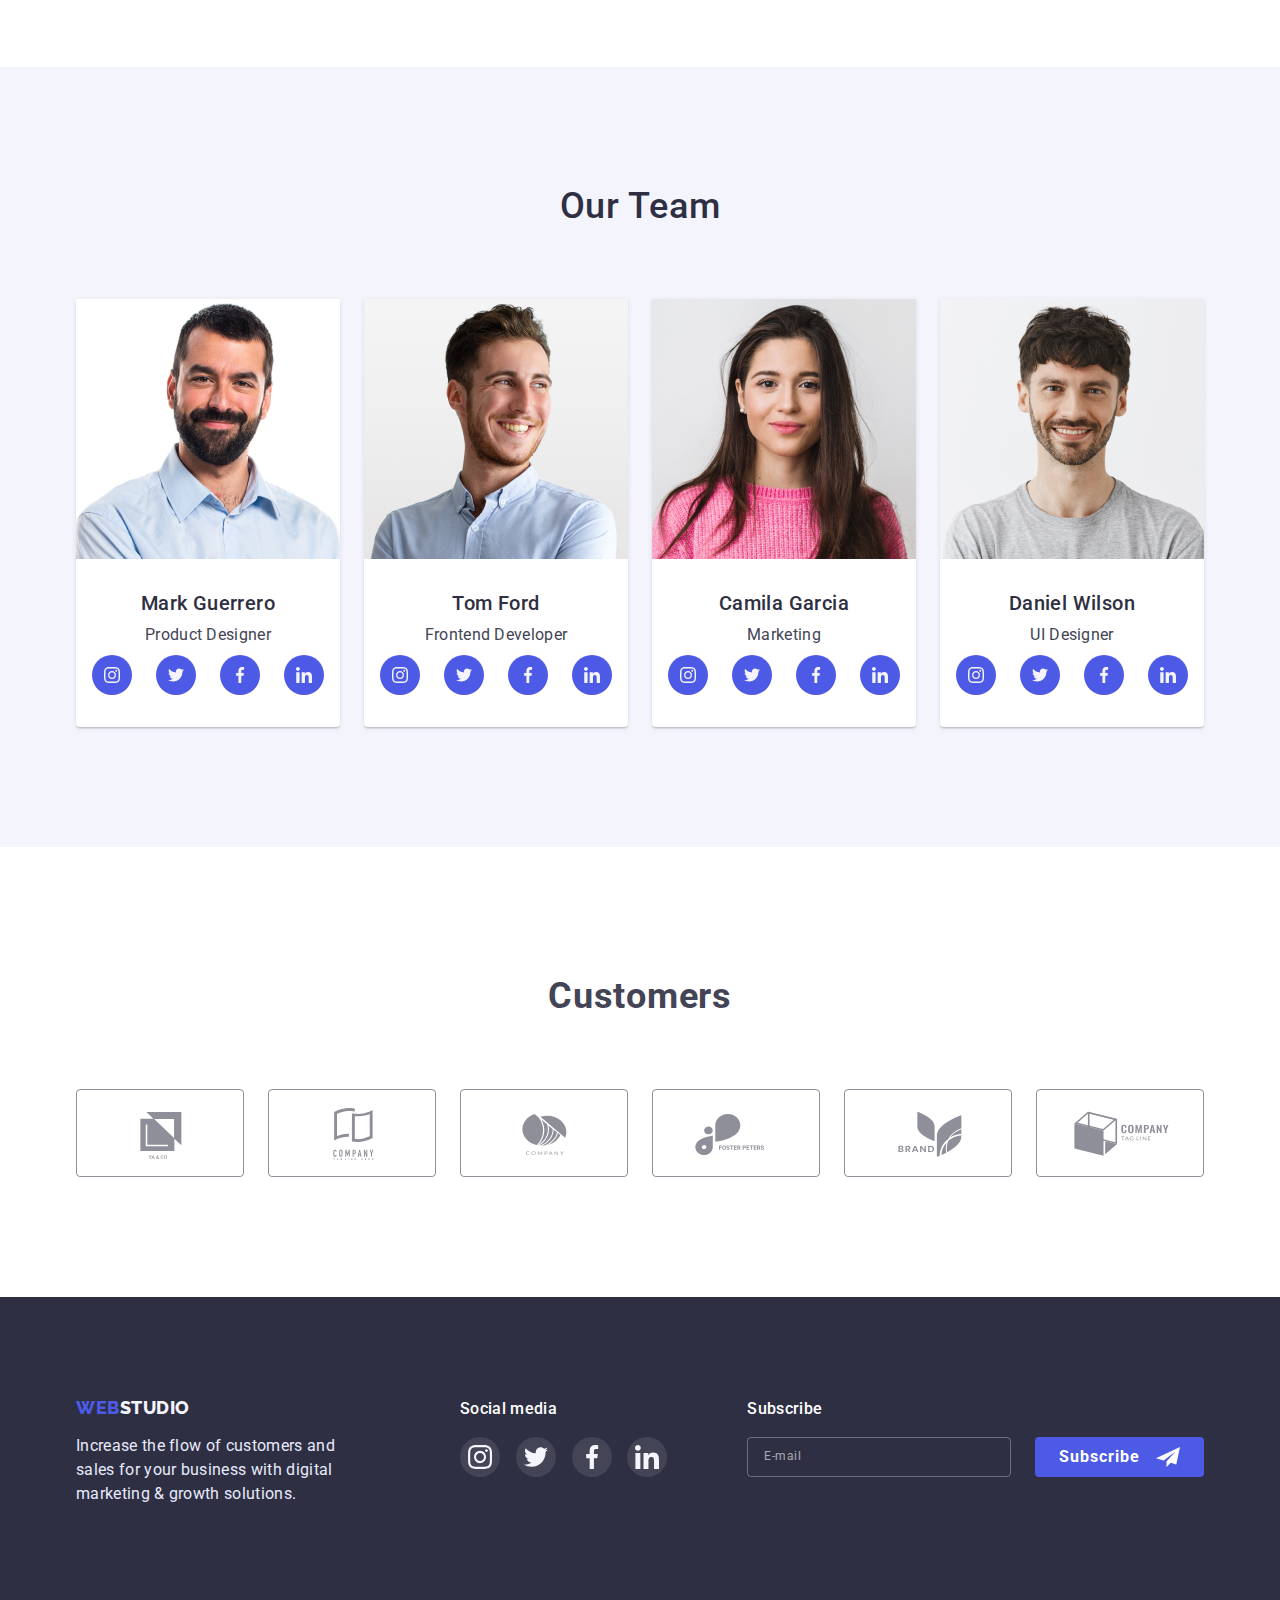
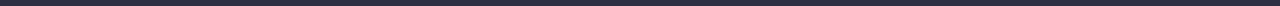
==== commit 512eb8a5: "Complete button and svg" ====
--- a/index.html
+++ b/index.html
@@ -420,8 +420,9 @@
             </li>
           </ul>
         </div>
+        <div class="subscribe">
+        <h2 class="subscribe-title">Subscribe</h2>
         <form class="footer-subscribe">
-          <label for="subscribe-input" class="subscribe-title">Subscribe</label>
           <div class="subscribe-form">
             <input
               class="subscribe-input"
@@ -439,6 +440,7 @@
             </button>
           </div>
         </form>
+      </div>
       </div>
     </footer>
     <div class="backdrop is-hidden" data-modal>
--- a/css/styles.css
+++ b/css/styles.css
@@ -681,7 +681,6 @@
 
 .footer-social {
   display: flex;
-  margin-top: 24px;
   justify-content: space-between;
   list-style: none;
 }
@@ -713,7 +712,7 @@
   height: 24px;
 }
 
-.footer-subscribe {
+.subscribe {
   margin-left: 80px;
 }
 
@@ -761,11 +760,11 @@
 }
 
 .subscribe-button {
-  position: relative;
+  display: flex;
   padding-left: 24px;
   padding-top: 8px;
   padding-bottom: 8px;
-  padding-right: 64px;
+  padding-right: 24px;
 
   color: var(--primary-white-color);
   font-weight: 700;
@@ -787,10 +786,7 @@
 .subscribe-icon {
   width: 24px;
   height: 24px;
-  position: absolute;
-  top: 50%;
-  right: 24px;
-  transform: translateY(-50%);
+  margin-left: 16px;
   fill: currentColor;
 }
 
